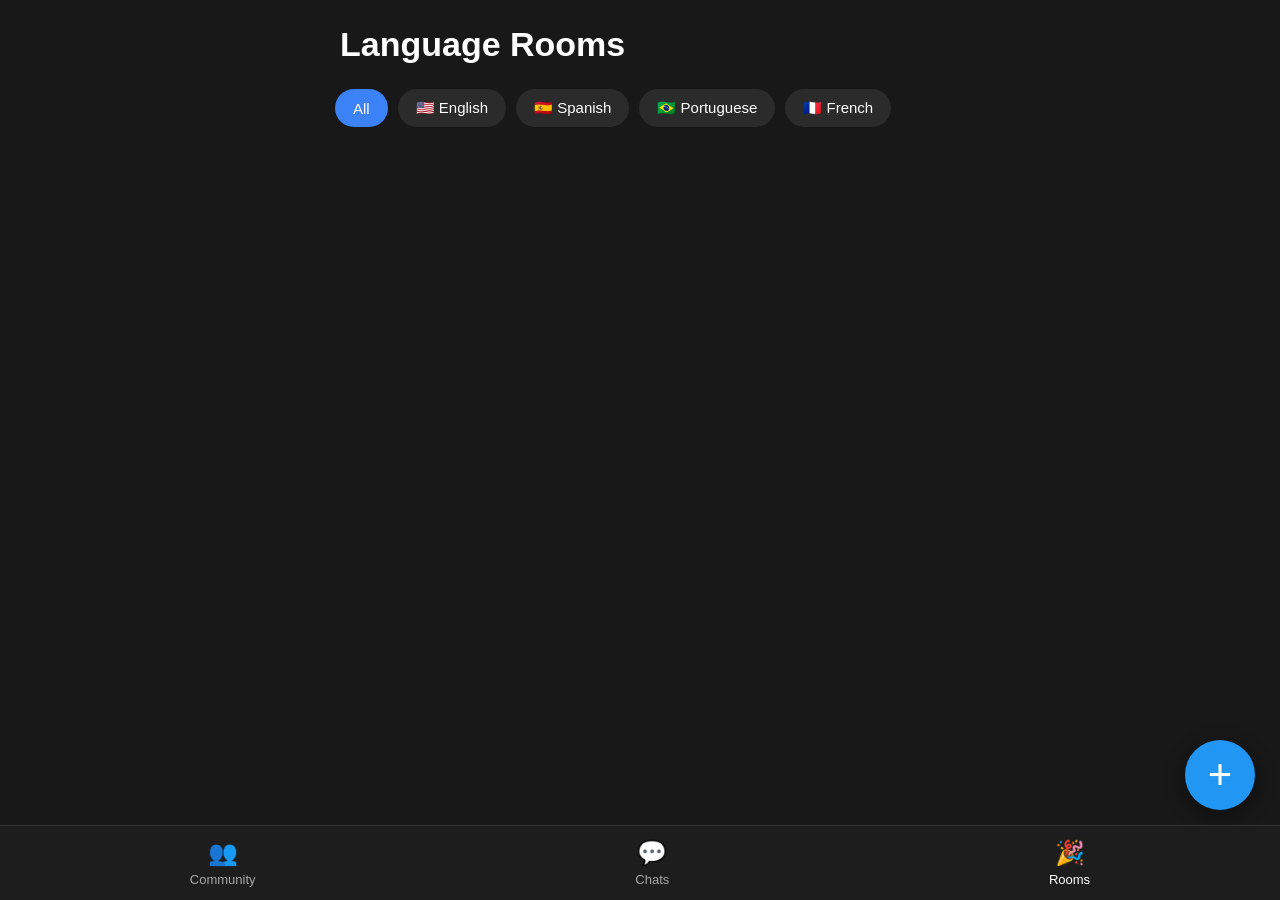
==== front_end/index.html @ 58f2ea6d "whole update" ====
<!DOCTYPE html>

<html lang="en">

<head>

    <meta charset="UTF-8">
    <meta name="viewport" content="width=device-width, initial-scale=1.0">

    <title>Language Rooms</title>


    <script src="https://telegram.org/js/telegram-web-app.js"></script>


    <link rel="stylesheet" href="./home.css">

</head>

<body>

<div id="app">

<header>

    <h1>Language Rooms</h1>

</header>


<section id="filters">

    <button class="filter active">All</button>

    <button class="filter">🇺🇸 English</button>

    <button class="filter">🇪🇸 Spanish</button>

    <button class="filter">🇧🇷 Portuguese</button>

    <button class="filter">🇫🇷 French</button>

</section>


<ul id="rooms">

    <!-- JS creates LI here -->

</ul>


<button id="addRoom">

+

</button>


<footer>

<button id="community">

👥

<span>Community</span>

</button>

<button id="chats">

💬

<span>Chats</span>

</button>

<button id="party" class="selected">

🎉

<span>Rooms</span>

</button>

</footer>

</div>

</body>

<script src="/home.js"></script>

</html>
---- front_end/home.css ----
*{

margin:0;
padding:0;
box-sizing:border-box;

}

body{

background:#181818;
color:white;
font-family:Arial,Helvetica,sans-serif;

}

#app{

width:100%;
max-width:650px;
margin:auto;
padding-bottom:100px;

}

header{

padding:25px;

}

header h1{

font-size:34px;
font-weight:bold;

}

#filters{

display:flex;
gap:10px;
overflow-x:auto;

padding:0 20px 20px;

scrollbar-width:none;

}

#filters::-webkit-scrollbar{

display:none;

}

.filter{

padding:10px 18px;

border-radius:30px;

background:#2b2b2b;

color:white;

border:none;

white-space:nowrap;

font-size:15px;

cursor:pointer;

transition:.25s;

}

.filter.active{

background:#3b82f6;

}

#rooms{

list-style:none;

padding:20px;

display:flex;

flex-direction:column;

gap:18px;

}



.room{

background:#262626;

border-radius:20px;

padding:18px;

cursor:pointer;

transition:.25s;

}

.room:hover{

transform:translateY(-3px);

background:#303030;

}

.roomTop{

display:flex;

justify-content:space-between;

align-items:center;

margin-bottom:18px;

}

.language{

    font-size:15px;
    opacity:.8;

}

.menu{

font-size:22px;

}

.roomName{

font-size:31px;

font-weight:bold;

margin-bottom:8px;

}

.description{

color:#a7a7a7;

margin-bottom:18px;

}

.bottom{

display:flex;

justify-content:space-between;

align-items:center;

}

.users{

display:flex;

align-items:center;

gap:8px;

}

.avatar{

width:34px;

height:34px;

border-radius:50%;

background:#555;

}

.stats{

display:flex;

gap:20px;

font-size:15px;

opacity:.8;

}

#addRoom{

position:fixed;

right:25px;

bottom:90px;

width:70px;

height:70px;

border:none;

border-radius:50%;

font-size:42px;

background:#2196f3;

color:white;

cursor:pointer;

box-shadow:0 6px 20px rgba(0,0,0,.4);

}

footer{

position:fixed;

bottom:0;

left:0;

width:100%;

height:75px;

background:#1d1d1d;

display:flex;

justify-content:space-around;

align-items:center;

border-top:1px solid #333;

}

footer button{

background:none;

border:none;

display:flex;

flex-direction:column;

align-items:center;

gap:5px;

color:#a7a7a7;

font-size:14px;

cursor:pointer;

}

footer button.selected{

color:white;

}

footer button{

font-size:24px;

}

footer span{

font-size:13px;

}
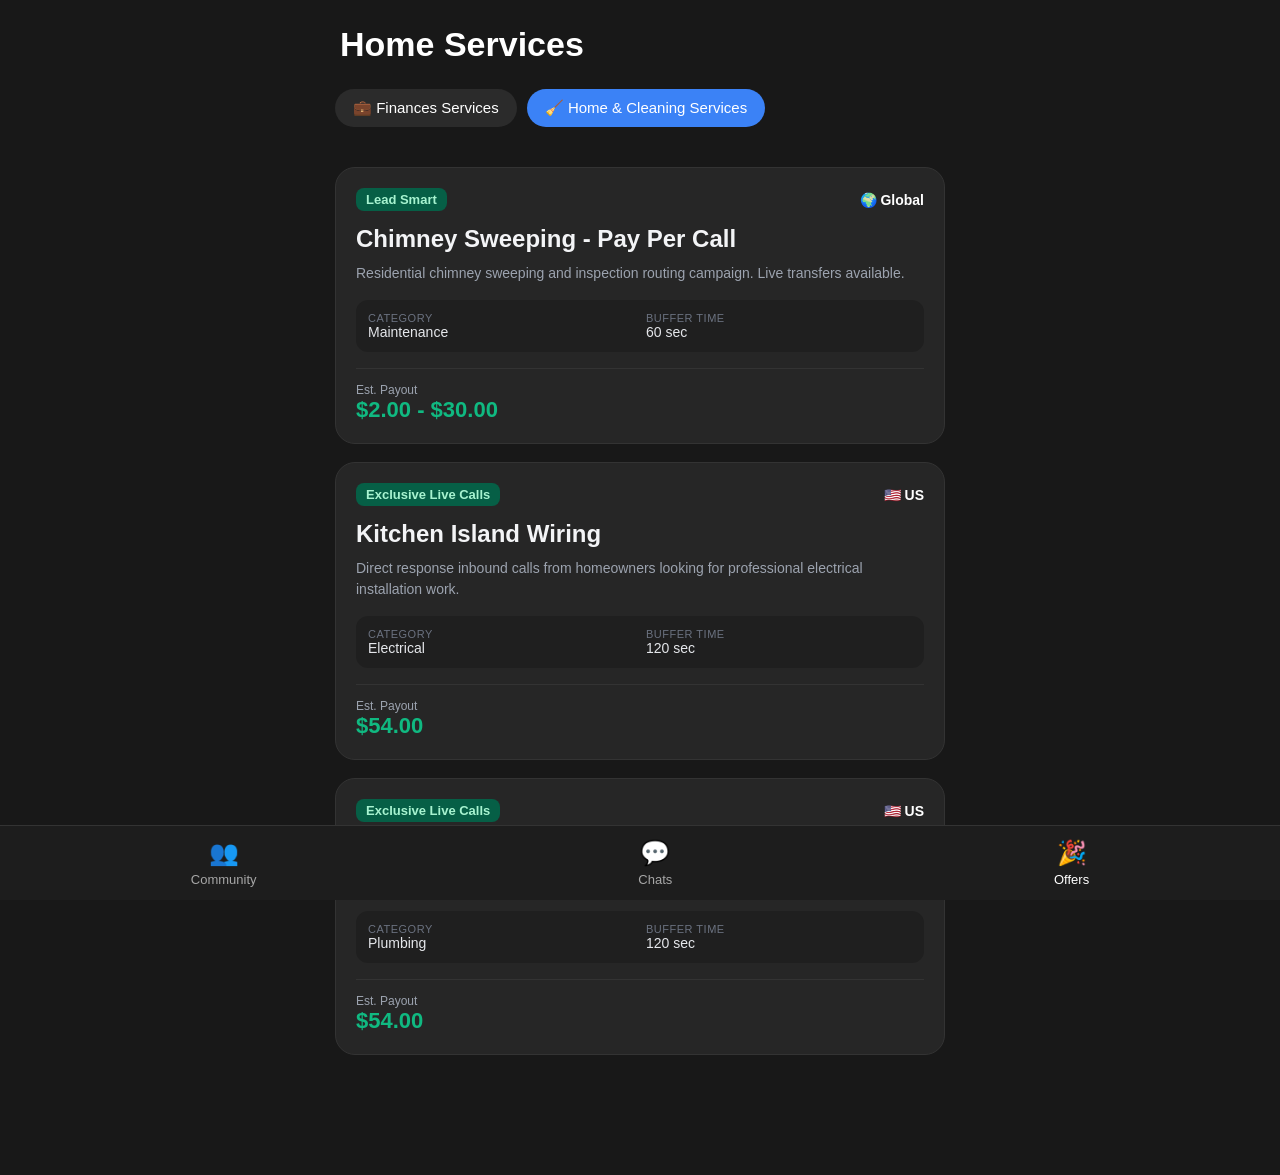
==== commit 7a7efdbc: "third update" ====
--- a/front_end/index.html
+++ b/front_end/index.html
@@ -1,94 +1,108 @@
 <!DOCTYPE html>
-
 <html lang="en">
-
 <head>
-
     <meta charset="UTF-8">
     <meta name="viewport" content="width=device-width, initial-scale=1.0">
+    <title>Offers - Home & Cleaning Services</title>
+    <script src="https://telegram.org/js/telegram-web-app.js"></script>
+    <link rel="stylesheet" href="./home_cleaning.css">
+</head>
+<body>
+    <div id="app">
+        <header>
+            <h1>Home Services</h1>
+        </header>
+        
+        <section id="filters">
+            <button class="filter" id="filter-finances">💼 Finances Services</button>
+            <button class="filter active" id="filter-home">🧹 Home & Cleaning Services</button>
+        </section>
 
-    <title>Language Rooms</title>
+        <ul id="rooms">
+            <!-- Servicio 1 -->
+            <li class="room">
+                <div class="roomTop">
+                    <span class="network-badge">Lead Smart</span>
+                    <span class="geo-badge">🌍 Global</span>
+                </div>
+                <div class="roomName">Chimney Sweeping - Pay Per Call</div>
+                <p class="description">Residential chimney sweeping and inspection routing campaign. Live transfers available.</p>
+                <div class="service-details">
+                    <div class="detail-item">
+                        <span class="detail-label">Category</span>
+                        <span class="detail-value">Maintenance</span>
+                    </div>
+                    <div class="detail-item">
+                        <span class="detail-label">Buffer Time</span>
+                        <span class="detail-value">60 sec</span>
+                    </div>
+                </div>
+                <div class="bottom">
+                    <div class="payout-container">
+                        <span class="payout-title">Est. Payout</span>
+                        <span class="payout-amount">$2.00 - $30.00</span>
+                    </div>
+                </div>
+            </li>
 
+            <!-- Servicio 2 -->
+            <li class="room">
+                <div class="roomTop">
+                    <span class="network-badge">Exclusive Live Calls</span>
+                    <span class="geo-badge">🇺🇸 US</span>
+                </div>
+                <div class="roomName">Kitchen Island Wiring</div>
+                <p class="description">Direct response inbound calls from homeowners looking for professional electrical installation work.</p>
+                <div class="service-details">
+                    <div class="detail-item">
+                        <span class="detail-label">Category</span>
+                        <span class="detail-value">Electrical</span>
+                    </div>
+                    <div class="detail-item">
+                        <span class="detail-label">Buffer Time</span>
+                        <span class="detail-value">120 sec</span>
+                    </div>
+                </div>
+                <div class="bottom">
+                    <div class="payout-container">
+                        <span class="payout-title">Est. Payout</span>
+                        <span class="payout-amount">$54.00</span>
+                    </div>
+                </div>
+            </li>
 
-    <script src="https://telegram.org/js/telegram-web-app.js"></script>
+            <!-- Servicio 3 -->
+            <li class="room">
+                <div class="roomTop">
+                    <span class="network-badge">Exclusive Live Calls</span>
+                    <span class="geo-badge">🇺🇸 US</span>
+                </div>
+                <div class="roomName">Copper Pipe Repair</div>
+                <p class="description">Urgent plumbing inbound leads. High intent consumers with immediate repair requirements.</p>
+                <div class="service-details">
+                    <div class="detail-item">
+                        <span class="detail-label">Category</span>
+                        <span class="detail-value">Plumbing</span>
+                    </div>
+                    <div class="detail-item">
+                        <span class="detail-label">Buffer Time</span>
+                        <span class="detail-value">120 sec</span>
+                    </div>
+                </div>
+                <div class="bottom">
+                    <div class="payout-container">
+                        <span class="payout-title">Est. Payout</span>
+                        <span class="payout-amount">$54.00</span>
+                    </div>
+                </div>
+            </li>
+        </ul>
 
-
-    <link rel="stylesheet" href="./home.css">
-
-</head>
-
-<body>
-
-<div id="app">
-
-<header>
-
-    <h1>Language Rooms</h1>
-
-</header>
-
-
-<section id="filters">
-
-    <button class="filter active">All</button>
-
-    <button class="filter">🇺🇸 English</button>
-
-    <button class="filter">🇪🇸 Spanish</button>
-
-    <button class="filter">🇧🇷 Portuguese</button>
-
-    <button class="filter">🇫🇷 French</button>
-
-</section>
-
-
-<ul id="rooms">
-
-    <!-- JS creates LI here -->
-
-</ul>
-
-
-<button id="addRoom">
-
-+
-
-</button>
-
-
-<footer>
-
-<button id="community">
-
-👥
-
-<span>Community</span>
-
-</button>
-
-<button id="chats">
-
-💬
-
-<span>Chats</span>
-
-</button>
-
-<button id="party" class="selected">
-
-🎉
-
-<span>Rooms</span>
-
-</button>
-
-</footer>
-
-</div>
-
+        <footer>
+            <button id="community"> 👥 <span>Community</span> </button>
+            <button id="chats"> 💬 <span>Chats</span> </button>
+            <button id="party" class="selected"> 🎉 <span>Offers</span> </button>
+        </footer>
+    </div>
 </body>
-
-<script src="/home.js"></script>
-
-</html>+</html>
--- a/front_end/home_cleaning.css
+++ b/front_end/home_cleaning.css
@@ -0,0 +1,171 @@
+* {
+    margin: 0;
+    padding: 0;
+    box-sizing: border-box;
+}
+body {
+    background: #181818;
+    color: white;
+    font-family: Arial, Helvetica, sans-serif;
+}
+#app {
+    width: 100%;
+    max-width: 650px;
+    margin: auto;
+    padding-bottom: 100px;
+}
+header {
+    padding: 25px;
+}
+header h1 {
+    font-size: 34px;
+    font-weight: bold;
+}
+#filters {
+    display: flex;
+    gap: 10px;
+    overflow-x: auto;
+    padding: 0 20px 20px;
+    scrollbar-width: none;
+}
+#filters::-webkit-scrollbar {
+    display: none;
+}
+.filter {
+    padding: 10px 18px;
+    border-radius: 30px;
+    background: #2b2b2b;
+    color: white;
+    border: none;
+    white-space: nowrap;
+    font-size: 15px;
+    cursor: pointer;
+    transition: .25s;
+}
+.filter.active {
+    background: #3b82f6;
+}
+#rooms {
+    list-style: none;
+    padding: 20px;
+    display: flex;
+    flex-direction: column;
+    gap: 18px;
+}
+.room {
+    background: #262626;
+    border-radius: 20px;
+    padding: 20px;
+    cursor: pointer;
+    transition: .25s;
+    border: 1px solid #333;
+}
+.room:hover {
+    transform: translateY(-3px);
+    background: #2c2c2c;
+    border-color: #444;
+}
+.roomTop {
+    display: flex;
+    justify-content: space-between;
+    align-items: center;
+    margin-bottom: 14px;
+}
+.network-badge {
+    font-size: 13px;
+    background: #065f46;
+    color: #a7f3d0;
+    padding: 4px 10px;
+    border-radius: 8px;
+    font-weight: bold;
+}
+.geo-badge {
+    font-size: 14px;
+    font-weight: bold;
+}
+.roomName {
+    font-size: 24px;
+    font-weight: bold;
+    margin-bottom: 10px;
+    color: #f3f4f6;
+}
+.description {
+    color: #9ca3af;
+    margin-bottom: 16px;
+    font-size: 14px;
+    line-height: 1.5;
+}
+.service-details {
+    display: grid;
+    grid-template-columns: 1fr 1fr;
+    gap: 12px;
+    background: #1f1f1f;
+    padding: 12px;
+    border-radius: 12px;
+    margin-bottom: 16px;
+}
+.detail-item {
+    display: flex;
+    flex-direction: column;
+}
+.detail-label {
+    font-size: 11px;
+    color: #6b7280;
+    text-transform: uppercase;
+    letter-spacing: 0.5px;
+}
+.detail-value {
+    font-size: 14px;
+    color: #e5e7eb;
+    font-weight: 500;
+}
+.bottom {
+    display: flex;
+    justify-content: space-between;
+    align-items: center;
+    border-top: 1px solid #333;
+    padding-top: 14px;
+}
+.payout-container {
+    display: flex;
+    flex-direction: column;
+}
+.payout-title {
+    font-size: 12px;
+    color: #9ca3af;
+}
+.payout-amount {
+    font-size: 22px;
+    font-weight: bold;
+    color: #10b981;
+}
+footer {
+    position: fixed;
+    bottom: 0;
+    left: 0;
+    width: 100%;
+    height: 75px;
+    background: #1d1d1d;
+    display: flex;
+    justify-content: space-around;
+    align-items: center;
+    border-top: 1px solid #333;
+    z-index: 100;
+}
+footer button {
+    background: none;
+    border: none;
+    display: flex;
+    flex-direction: column;
+    align-items: center;
+    gap: 5px;
+    color: #a7a7a7;
+    font-size: 24px;
+    cursor: pointer;
+}
+footer button.selected {
+    color: white;
+}
+footer span {
+    font-size: 13px;
+}
